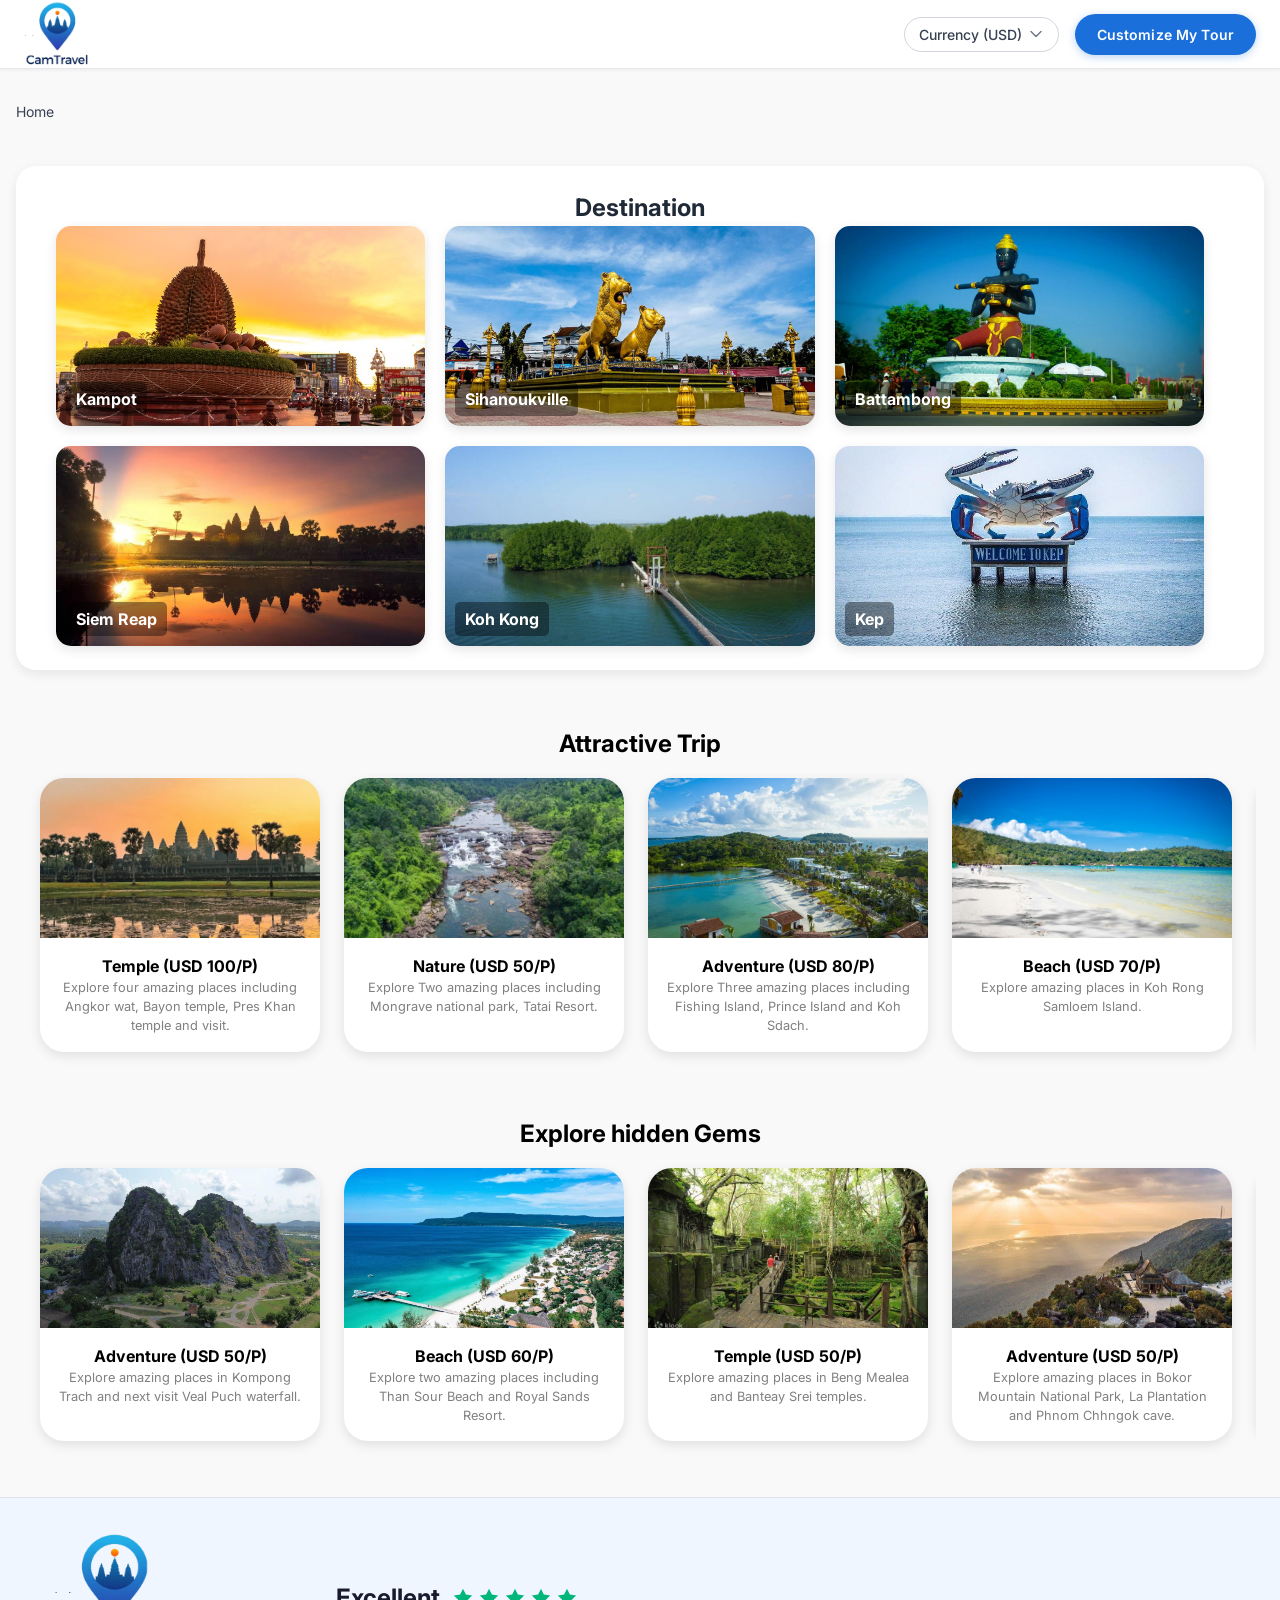
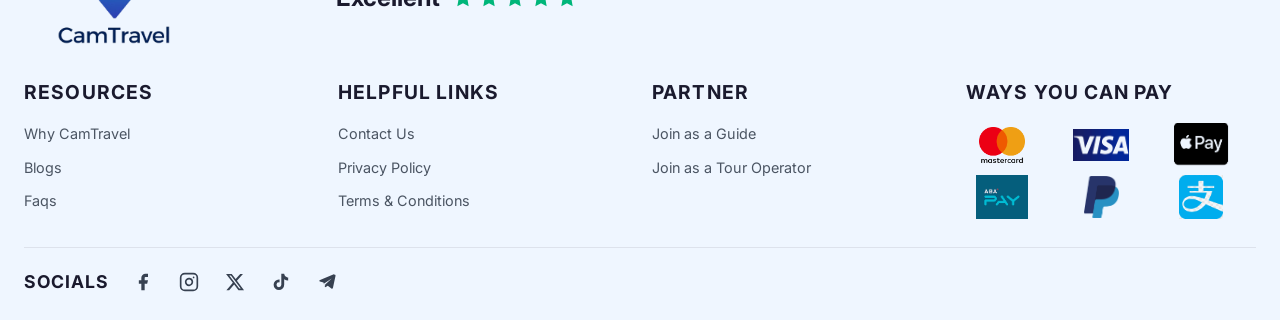
==== index.html @ fd1e4687 "Change directory" ====
<!DOCTYPE html>
<html lang="en">

<head>
  <meta charset="UTF-8">
  <meta name="viewport" content="width=device-width, initial-scale=1.0">
  <title>CamTravel - Home</title>
  <!-- Stylesheets -->
  <link rel="preconnect" href="https://fonts.googleapis.com">
  <link rel="preconnect" href="https://fonts.gstatic.com" crossorigin>
  <link href="https://fonts.googleapis.com/css2?family=Inter:wght@400;500;600;700&display=swap" rel="stylesheet">
  <link rel="stylesheet" href="styles/base.css">
  <link rel="stylesheet" href="styles/layout.css">
  <link rel="stylesheet" href="styles/components.css">
  <link rel="stylesheet" href="styles/pages.css">
  <link rel="stylesheet" href="styles/responsive.css">
</head>

<body>
  <!-- Header mount point -->
  <div id="header-root"></div>
  <div id="navbar"></div> <!-- Navbar injected by JS -->
  <main>
    <!-- Destination sidebar + main content area (two columns) -->
    <div class="container page-grid">
      <div class="breadcrumb">
        <a href="index.html">Home</a>
      </div>
      <!-- Sidebar: Destinations -->
      <aside class="destinations-bar">
        <h2>Destination</h2>
        <div class="container">

          <div class="card">
            <a href="pages/tour-listing.html">
              <img src="assets/images/Kompot.jpg" alt="Kompot">
            </a>
            <p>Kampot</p>
          </div>

          <div class="card">
            <a href="">
              <img src="assets/images/Sihanuville.jpg" alt="Sihanoukville">
            </a>
            <p>Sihanoukville</p>
          </div>

          <div class="card">
            <a href="#">
              <img src="assets/images/Battambong.jpg" alt="Battambong">
            </a>
            <p>Battambong</p>
          </div>

          <div class="card">
            <a href="#">
              <img src="assets/images/SiemReap.jpg" alt="Siem Reap">
            </a>
            <p>Siem Reap</p>
          </div>

          <div class="card">
            <a href="#">
              <img src="assets/images/Kohkong.jpg" alt="Koh Kong">
            </a>
            <p>Koh Kong</p>
          </div>

          <div class="card">
            <a href="#">
              <img src="assets/images/Kep.jpg" alt="Kep">
            </a>
            <p>Kep</p>
          </div>

        </div>

      </aside>
    </div>
    <!-- Main content -->
    <div class="main-content">
      <!-- Attractive Trip section -->
      <section class="Attrativetrips-section">
        <h2>Attractive Trip</h2>
        <div class="horizontal-scroll-wrapper">
          <div class="h-card">
            <div class="h-card-img">
              <img src="assets/images/Angkorwat.jpg" alt="Temple">
            </div>
            <div class="h-card-content">
              <h4>Temple (USD 100/P)</h4>
              <p>Explore four amazing places including Angkor wat, Bayon temple, Pres Khan temple and visit.</p>
            </div>
          </div>

          <div class="h-card">
            <div class="h-card-img">
              <img src="assets/images/Tatai.jpg" alt="Nature">
            </div>
            <div class="h-card-content">
              <h4>Nature (USD 50/P)</h4>
              <p>Explore Two amazing places including Mongrave national park, Tatai Resort.</p>
            </div>
          </div>

          <div class="h-card">
            <div class="h-card-img">
              <img src="assets/images/Kohsdach.jpg" alt="Adventure">
            </div>
            <div class="h-card-content">
              <h4>Adventure (USD 80/P)</h4>
              <p>Explore Three amazing places including Fishing Island, Prince Island and Koh Sdach.</p>
            </div>
          </div>

          <div class="h-card">
            <div class="h-card-img">
              <img src="assets/images/Kohrong.jpg" alt="Beach">
            </div>
            <div class="h-card-content">
              <h4>Beach (USD 70/P)</h4>
              <p>Explore amazing places in Koh Rong Samloem Island.</p>
            </div>
          </div>

          <div class="h-card">
            <div class="h-card-img">
              <img src="assets/images/Museum.jpg" alt="Cultural">
            </div>
            <div class="h-card-content">
              <h4>Cultural (USD 70/P)</h4>
              <p>Explore Siem Reap museum, and visit cultural village museum.</p>
            </div>
          </div>

        </div>

      </section>

      <!-- Explore hidden Gems section -->
      <section class="gems-section">
        <h2>Explore hidden Gems</h2>
        <div class="horizontal-scroll-wrapper">

          <div class="h-card">
            <div class="h-card-img">
              <img src="assets/images/KompongTrach.jpg" alt="Adventure">
            </div>
            <div class="h-card-content">
              <h4>Adventure (USD 50/P)</h4>
              <p>Explore amazing places in Kompong Trach and next visit Veal Puch waterfall.</p>
            </div>
          </div>

          <div class="h-card">
            <div class="h-card-img">
              <img src="assets/images/Royalisland.jpg" alt="Beach">
            </div>
            <div class="h-card-content">
              <h4>Beach (USD 60/P)</h4>
              <p>Explore two amazing places including Than Sour Beach and Royal Sands Resort.</p>
            </div>
          </div>

          <div class="h-card">
            <div class="h-card-img">
              <img src="assets/images/Bengmelea.jpg" alt="Temple">
            </div>
            <div class="h-card-content">
              <h4>Temple (USD 50/P)</h4>
              <p>Explore amazing places in Beng Mealea and Banteay Srei temples.</p>
            </div>
          </div>

          <div class="h-card">
            <div class="h-card-img">
              <a href="pages/tour-details.html">
                <img src="assets/images/Bokko.jpg" alt="Adventure">
              </a>
            </div>
            <div class="h-card-content">
              <h4>Adventure (USD 50/P)</h4>
              <p>Explore amazing places in Bokor Mountain National Park, La Plantation and Phnom Chhngok cave.</p>
            </div>
          </div>

          <div class="h-card">
            <div class="h-card-img">
              <img src="assets/images/Kompongpluck.jpg" alt="Nature">
            </div>
            <div class="h-card-content">
              <h4>Nature (USD 50/P)</h4>
              <p>Explore amazing places in Kampong Phluk village.</p>
            </div>
          </div>

        </div>


        <div class="cards-grid" id="hidden-gems-container"></div>
      </section>

    </div>
  </main>
  <!-- Footer mount point -->
  <div id="footer-root"></div>
  <!-- Scripts -->
  <script src="js/data.js"></script>
  <script src="js/components/footer.js"></script>
  <script src="js/components/header.js"></script>
  <script src="js/pages/home.js"></script>
</body>

</html>
---- styles/base.css ----
*,
*::before,
*::after {
    box-sizing: border-box;
    margin: 0;
    padding: 0;
}

html {
    font-size: 16px;
    scroll-behavior: smooth;
}

body {
    font-family: 'Inter';
    color: #1F2937;
    background-color: #F9F9F9;
    line-height: 1.5;
    -webkit-font-smoothing: antialiased;
}

a {
    text-decoration: none;
    color: inherit;
}

ul,
ol {
    list-style: none;
}

button {
    border: none;
    background: none;
    cursor: pointer;
    font-family: inherit;
}

img,
svg {
    display: block;
}
---- styles/layout.css ----
.container {
    max-width: 1280px;
    margin: 0 auto;
    padding: 0 1rem;
}
.horizontal-scroll-wrapper {
    max-width: 1280px;
    margin: 0 auto;
    padding: 0 1rem;
}
.page-grid {
    display: grid;
    grid-template-columns: 260px 1fr;
    gap: 2rem;
    margin: 2rem auto;
}
.cards-grid {
    display: grid;
    grid-template-columns: repeat(auto-fill, minmax(280px, 1fr));
    gap: 1.5rem;
    margin-top: 1rem;
}
---- styles/components.css ----
/* Header */

.site-header {
    position: sticky;
    top: 0;
    z-index: 1000;
    width: 100%;
    background-color: #ffffff;
    border-bottom: 1px solid #e5e7eb;
    box-shadow: 0 1px 4px rgba(0, 0, 0, 0.06);
}

.header-inner {
    display: flex;
    align-items: center;
    justify-content: space-between;
    max-width: 1280px;
    margin: 0 auto;
    padding: 0 24px;
    height: 68px;
}

/* Logo  */
.header-logo-img {
    height: 100%;
    width: auto;
    display: block;
}

.header-controls {
    display: flex;
    align-items: center;
    gap: 16px;
}

/* Currency selector */
.currency-selector {
    position: relative;
}

.currency-btn {
    display: flex;
    align-items: center;
    gap: 6px;
    padding: 8px 14px;
    border: 1.5px solid #d1d5db;
    border-radius: 999px;
    background: #ffffff;
    color: #374151;
    font-size: 0.875rem;
    font-weight: 500;
    cursor: pointer;
    transition: border-color 0.2s, box-shadow 0.2s;
    white-space: nowrap;
}

.currency-btn:hover {
    border-color: #9ca3af;
    box-shadow: 0 1px 3px rgba(0, 0, 0, 0.08);
}

.currency-btn:focus-visible {
    outline: 2px solid #1A6FDB;
    outline-offset: 2px;
}

.chevron-icon {
    transition: transform 0.2s ease;
    flex-shrink: 0;
    color: #6b7280;
}

.currency-selector.is-open .chevron-icon {
    transform: rotate(180deg);
}

.currency-dropdown {
    display: none;
    position: absolute;
    top: calc(100% + 6px);
    left: 50%;
    transform: translateX(-50%);
    min-width: 140px;
    background: #ffffff;
    border: 1px solid #e5e7eb;
    border-radius: 10px;
    box-shadow: 0 8px 24px rgba(0, 0, 0, 0.10);
    overflow: hidden;
    z-index: 100;
    animation: fadeSlideDown 0.15s ease;
}

.currency-selector.is-open .currency-dropdown {
    display: block;
}

@keyframes fadeSlideDown {
    from {
        opacity: 0;
        transform: translateX(-50%) translateY(-6px);
    }

    to {
        opacity: 1;
        transform: translateX(-50%) translateY(0);
    }
}

.currency-option {
    padding: 10px 16px;
    font-size: 0.875rem;
    color: #374151;
    cursor: pointer;
    transition: background 0.15s;
}

.currency-option:hover {
    background: #f3f4f6;
}

.currency-option.is-selected {
    color: #1A6FDB;
    font-weight: 600;
    background: #eff6ff;
}

/* CTA Button */
.btn-cta {
    display: inline-flex;
    align-items: center;
    justify-content: center;
    padding: 10px 22px;
    border-radius: 999px;
    background: #1A6FDB;
    color: #ffffff;
    font-size: 0.875rem;
    font-weight: 600;
    letter-spacing: 0.01em;
    white-space: nowrap;
    text-decoration: none;
    cursor: pointer;
    transition: background 0.2s, box-shadow 0.2s, transform 0.15s;
    box-shadow: 0 2px 8px rgba(26, 111, 219, 0.30);
}

.btn-cta:hover {
    background: #1558b8;
    box-shadow: 0 4px 14px rgba(26, 111, 219, 0.40);
    transform: translateY(-1px);
}

.btn-cta:active {
    transform: translateY(0);
    box-shadow: 0 2px 6px rgba(26, 111, 219, 0.25);
}

.btn-cta:focus-visible {
    outline: 2px solid #1A6FDB;
    outline-offset: 3px;
}


/* Component: Site Footer*/

.site-footer {
    background-color: #EFF6FF;
    border-top: 1px solid #dde2ec;
    font-family: 'Inter', 'Segoe UI', Arial, sans-serif;
}

.footer-inner {
    max-width: 1280px;
    margin: 0 auto;
    padding: 32px 24px 0;
}

/* ---- Top: Logo and Rating ---- */
.footer-top {
    display: flex;
    align-items: flex-start;
    gap: 32px;
    margin-bottom: 28px;
}

.footer-brand {
    display: flex;
    flex-direction: column;
    gap: 6px;
}

.footer-logo-img {
    height: 120px;
    width: 120px;
    margin-left: 30px;
}

.footer-tagline {
    font-size: 0.9rem;
    color: #6b7280;
    max-width: 180px;
    line-height: 1.4;
    text-align: center;
}

.footer-rating {
    display: flex;
    align-items: center;
    gap: 12px;
    padding-top: 50px;
    padding-left: 130px;
}

.rating-label {
    font-size: 1.5rem;
    font-weight: 700;
    color: #1a1a2e;
    white-space: nowrap;
}

.rating-stars {
    display: flex;
    align-items: center;
    gap: 4px;
}

/* ---- Mid: 4 Columns ---- */
.footer-columns {
    display: grid;
    grid-template-columns: repeat(4, 1fr);
    gap: 24px;
    padding-bottom: 28px;
    border-bottom: 1px solid #dde2ec;
}

.footer-col-heading {
    font-size: 1.2rem;
    font-weight: 700;
    color: #1a1a2e;
    letter-spacing: 0.06em;
    text-transform: uppercase;
    margin-bottom: 16px;
}

.footer-col-listing {
    display: flex;
    flex-direction: column;
    gap: 12px;
    list-style: none;
    padding: 0;
    margin: 0;
}

.footer-link {
    font-size: 0.9rem;
    color: #4B5563;
    text-decoration: none;
    transition: color 0.15s;
}

.footer-link:hover {
    color: #1A6FDB;
}

/* ---- Payment grid ---- */
.payment-grid {
    display: grid;
    grid-template-columns: repeat(3, 1fr);
    gap: 8px;
    align-items: stretch;
}

.payment-badge {
    display: flex;
    align-items: center;
    justify-content: center;
    width: 72px;
    height: 44px;
    padding: 6px 8px;
    background: transparent;
    overflow: hidden;
    transition: transform 0.15s;
}

.payment-badge:hover {
    transform: translateY(-2px);
}

.payment-logo-img {
    object-fit: contain;
    display: block;
    mix-blend-mode: darken;
}

.payment-logo-mastercard {
    width: 46px;
    height: auto;
}

.payment-logo-visa {
    width: 56px;
    height: auto;
}

.payment-logo-applepay {
    width: 110px;
    height: auto;
}

.payment-logo-aba {
    width: 52px;
    height: auto;
}

.payment-logo-paypal {
    width: 35px;
    height: auto;
}

.payment-logo-alipay {
    width: 44px;
    height: auto;
}

/* ---- Bottom: socials ---- */
.footer-bottom {
    display: flex;
    align-items: center;
    gap: 16px;
    padding: 16px 0 20px;
}

.socials-label {
    font-size: 1.1rem;
    font-weight: 700;
    color: #1a1a2e;
    letter-spacing: 0.06em;
    text-transform: uppercase;
    white-space: nowrap;
}

.socials-list {
    display: flex;
    align-items: center;
    gap: 10px;
}

.social-link {
    display: flex;
    align-items: center;
    justify-content: center;
    width: 36px;
    height: 36px;
    color: #374151;
    background: transparent;
    text-decoration: none;
}

.social-link:hover {
    color: #1A6FDB;
}
---- styles/pages.css ----
/* Home Page Styles */

/* Destinations sidebar */
.destinations-bar {
    background: white;
    border-radius: 20px;
    padding: 1.5rem;
    box-shadow: 0 4px 12px rgba(0, 0, 0, 0.08);
    text-align: center;
}

/* container */
.container {
    display: flex;
    flex-wrap: wrap;
    gap: 20px;
}

/* card */
.card {
    position: relative;
    width: calc(33.33% - 20px);
    border-radius: 15px;
    overflow: hidden;
    box-shadow: 0 4px 12px rgba(0, 0, 0, 0.1);
    transition: transform 0.3s ease, box-shadow 0.3s ease;
}

/* hover */
.card:hover {
    transform: translateY(-8px);
}

/* image */
.card img {
    width: 100%;
    height: 200px;
    object-fit: cover;
    display: block;
}

/* text */
.card p {
    position: absolute;
    bottom: 10px;
    left: 10px;
    color: white;
    font-weight: bold;
    background: rgba(0, 0, 0, 0.4);
    padding: 5px 10px;
    border-radius: 5px;
}

/* Attractive section & Hidden Gems*/
.Attrativetrips-section {
    color: black;
    padding: 1.5rem;
    border-radius: 20px;
    justify-content: center;
    align-items: center;
    text-align: center;
}

.gems-section {
    color: black;
    padding: 1.5rem;
    border-radius: 20px;
    justify-content: center;
    align-items: center;
    text-align: center;
}

/* scroll container */
.horizontal-scroll-wrapper {
    overflow-x: auto;
    display: flex;
    gap: 1.5rem;
    padding: 1rem;
}

/* card */
.h-card {
    flex: 0 0 280px;
    background: white;
    border-radius: 1.5rem;
    overflow: hidden;
    box-shadow: 0 4px 12px rgba(0, 0, 0, 0.1);
    transition: 0.3s;
}

/* hover */
.h-card:hover {
    transform: translateY(-8px);
}

/* image */
.h-card-img {
    height: 160px;
}

.h-card-img img {
    width: 100%;
    height: 100%;
    object-fit: cover;
    display: block;
}

/* content */
.h-card-content {
    padding: 1rem;
}

.h-card-content h4 {
    margin: 0;
}

.h-card-content p {
    font-size: 0.8rem;
    color: gray;
}


/*Tour Customize style*/
* {
    box-sizing: border-box;
}

.tour-card {
    max-width: 1100px;
    margin: 0 auto;
    background: white;
    border-radius: 1.5rem;
    box-shadow: 0 4px 12px rgba(0, 0, 0, 0.05);
    overflow: hidden;
}

.simple-header {
    background: #f8fafc;
    padding: 1.2rem 2rem;
    border-bottom: 1px solid #e2e8f0;
}

.simple-header h1 {
    font-size: 1.6rem;
    font-weight: 600;
    color: #0f3b5c;
}

.simple-header p {
    font-size: 0.85rem;
    color: #4a627a;
    margin-top: 0.3rem;
}

.customizer-layout {
    display: grid;
    grid-template-columns: 1fr 1fr;
    gap: 2rem;
    padding: 2rem;
}

.form-section h2,
.preview-section h2 {
    font-size: 1.3rem;
    font-weight: 600;
    margin-bottom: 1.2rem;
    border-left: 4px solid #1A6FDB;
    padding-left: 0.75rem;
    color: #1f4a6b;
}

.field {
    margin-bottom: 1.2rem;
}

.field label {
    display: flex;
    align-items: center;
    gap: 0.4rem;
    font-weight: 600;
    font-size: 0.85rem;
    margin-bottom: 0.4rem;
    color: #2c4e6e;
}

select,
input,
textarea {
    width: 100%;
    padding: 0.65rem 0.9rem;
    border: 1px solid #cbd5e1;
    border-radius: 0.9rem;
    font-size: 0.9rem;
    font-family: inherit;
    background: white;
    transition: 0.15s;
}

select:focus,
input:focus,
textarea:focus {
    outline: none;
    border-color: #1A6FDB;
    box-shadow: 0 0 0 2px rgba(26, 111, 219, 0.2);
}

.range-wrapper {
    display: flex;
    align-items: center;
    gap: 0.8rem;
    flex-wrap: wrap;
}

.range-wrapper input {
    flex: 2;
}

.range-value {
    background: #eef2f6;
    padding: 0.3rem 0.9rem;
    border-radius: 2rem;
    font-size: 0.8rem;
    font-weight: 500;
}

textarea {
    resize: vertical;
    min-height: 70px;
}

small {
    font-size: 0.7rem;
    color: #64748b;
    display: block;
    margin-top: 0.3rem;
}

.preview-card {
    background: #f9fbfd;
    border-radius: 1.2rem;
    padding: 1.2rem;
    border: 1px solid #e9edf2;
}

.preview-row {
    display: flex;
    justify-content: space-between;
    padding: 0.7rem 0;
    border-bottom: 1px dashed #e2e8f0;
    font-size: 0.9rem;
}

.preview-row:last-child {
    border-bottom: none;
}

.preview-label {
    font-weight: 500;
    color: #475569;
}

.preview-value {
    font-weight: 500;
    color: #0f3b5c;
    text-align: right;
}

.total-box {
    margin-top: 1.2rem;
    background: #e6f0ef;
    border-radius: 1rem;
    padding: 0.9rem;
    text-align: center;
}

.total-amount {
    font-size: 1.6rem;
    font-weight: 700;
    color: #1A6FDB;
    letter-spacing: -0.3px;
}

.total-label {
    font-size: 0.75rem;
    color: #2c5a6e;
    margin-bottom: 0.2rem;
}

.footnote {
    font-size: 0.7rem;
    text-align: center;
    margin-top: 0.8rem;
    color: #5f7f9c;
}

.simple-footer {
    border-top: 1px solid #e9edf2;
    padding: 1rem 2rem;
    font-size: 0.7rem;
    color: #6c86a0;
    background: #fefefe;
    text-align: center;
    display: flex;
    justify-content: space-between;
    flex-wrap: wrap;
    gap: 0.5rem;
}

/* Submit Button */
.btn-submit {
    width: 100%;
    margin-top: 1.5rem;
    padding: 1rem;
    background: #1A6FDB;
    color: white;
    border: none;
    border-radius: 1rem;
    font-size: 1rem;
    font-weight: 600;
    cursor: pointer;
    transition: all 0.3s ease;
    box-shadow: 0 4px 12px rgba(26, 111, 219, 0.2);
}

.btn-submit:hover {
    transform: translateY(-2px);
    box-shadow: 0 6px 16px rgba(26, 111, 219, 0.3);
    background: linear-gradient(135deg, #257ceb, #154c75);
}

.btn-submit:active {
    transform: translateY(0);
}

.btn-submit.disabled,
.btn-submit:disabled {
    background: #cbd5e1;
    color: #94a3b8;
    cursor: not-allowed;
    transform: none;
    box-shadow: none;
}

.btn-submit.disabled:hover,
.btn-submit:disabled:hover {
    background: #cbd5e1;
    transform: none;
    box-shadow: none;
}

.inline-code {
    background: #f1f5f9;
    padding: 0.2rem 0.4rem;
    border-radius: 8px;
    font-family: monospace;
    font-size: 0.7rem;
}

/* Vibe Chips */
.vibe-chips {
    display: flex;
    flex-wrap: wrap;
    gap: 0.75rem;
    margin-top: 0.5rem;
}

.vibe-chip {
    padding: 0.6rem 1.2rem;
    border: 1.5px solid #cbd5e1;
    border-radius: 2rem;
    background: white;
    font-size: 0.85rem;
    font-weight: 500;
    color: #475569;
    cursor: pointer;
    transition: all 0.2s cubic-bezier(0.4, 0, 0.2, 1);
    user-select: none;
    display: flex;
    align-items: center;
    gap: 0.4rem;
}

.vibe-chip:hover {
    border-color: #1A6FDB;
    color: #1A6FDB;
    background: #f0fdfa;
    transform: translateY(-2px);
}

.vibe-chip.selected {
    background: #1A6FDB;
    color: white;
    border-color: #1A6FDB;
    box-shadow: 0 4px 12px rgba(44, 122, 110, 0.2);
}

.vibe-chip.selected:hover {
    background: #1A6FDB;
    border-color: #1A6FDB;
}

/* Tour Details Page Styles */

.tour-details-container {
    max-width: 1280px;
    margin: 0 auto;
    padding: 24px;
}

/* Breadcrumb */
.breadcrumb {
    font-size: 0.875rem;
    color: #6B7280;
    margin-bottom: 24px;
    display: flex;
    align-items: center;
    gap: 8px;
}

.breadcrumb a {
    color: #374151;
    transition: color 0.2s;
}

.breadcrumb a:hover {
    color: #1A6FDB;
}

.breadcrumb .separator {
    color: #9CA3AF;
    font-size: 0.75rem;
}

/* Hero Section */
.tour-hero-gallery {
    margin-bottom: 40px;
    display: flex;
    gap: 12px;
    height: 360px;
    width: 100%;
}

.tour-hero-gallery .img-1 {
    flex: 3.5;
}

.tour-hero-gallery .row-small {
    flex: 5.4;
    display: flex;
    gap: 12px;
}

.tour-hero-gallery .row-small .img-2 {
    flex: 3;
}

.tour-hero-gallery .row-small .img-3 {
    flex: 1.2;
}

.tour-hero-gallery .row-small .img-4 {
    flex: 1.2;
}

.tour-hero-image-wrapper {
    position: relative;
    width: 100%;
    height: 100%;
    background-color: #E5E7EB;
    display: flex;
    align-items: center;
    justify-content: center;
    border-radius: 16px;
    overflow: hidden;
}

.tour-hero-image-wrapper:hover {
    cursor: pointer;
    opacity: 0.95;
    transition: opacity 0.2s;
}

.tour-hero-img {
    width: 100%;
    height: 100%;
    object-fit: cover;
    display: block;
}

/* When image is empty, show placeholder */
.tour-hero-img[src=""] {
    display: none;
}

.image-placeholder-text {
    position: absolute;
    display: flex;
    flex-direction: column;
    align-items: center;
    gap: 12px;
    color: #9CA3AF;
    font-size: 1.25rem;
    font-weight: 500;
}

.image-placeholder-text.small {
    font-size: 0.9375rem;
    gap: 8px;
}

.tour-hero-img[src]:not([src=""])+.image-placeholder-text {
    display: none;
}

/* Image Lightbox Modal */
.lightbox-modal {
    display: none;
    position: fixed;
    z-index: 1000;
    left: 0;
    top: 0;
    width: 100%;
    height: 100%;
    background-color: rgba(0, 0, 0, 0.85);
    backdrop-filter: blur(4px);
    align-items: center;
    justify-content: center;
    opacity: 0;
    transition: opacity 0.3s ease;
}

.lightbox-modal.active {
    display: flex;
    opacity: 1;
}

.lightbox-image-container {
    background-color: rgba(0, 0, 0, 0.85);
    backdrop-filter: blur(4px);
    padding: 12px;
    border-radius: 4px;
    box-shadow: 0 10px 40px rgba(0, 0, 0, 0.5);
    width: 95vw;
    height: 85vh;
    max-width: 1200px;
    display: flex;
    align-items: center;
    justify-content: center;
    transform: scale(0.95);
    transition: transform 0.3s ease;
}

.lightbox-modal.active .lightbox-image-container {
    transform: scale(1);
}

.lightbox-content {
    width: 100%;
    height: 100%;
    display: block;
    object-fit: contain;
}

.lightbox-close {
    position: absolute;
    top: 20px;
    right: 30px;
    color: #FFFFFF;
    font-size: 32px;
    font-weight: 300;
    cursor: pointer;
    transition: color 0.2s, transform 0.2s;
    z-index: 1002;
    line-height: 1;
}

.lightbox-close:hover {
    color: #E5E7EB;
    transform: scale(1.1);
}

.lightbox-nav {
    background: transparent;
    border: none;
    color: #FFFFFF;
    padding: 20px;
    cursor: pointer;
    transition: transform 0.2s, color 0.2s;
    z-index: 1001;
    display: flex;
    align-items: center;
    justify-content: center;
}

.lightbox-nav:hover {
    color: #E5E7EB;
    transform: scale(1.1);
}

.lightbox-prev {
    position: absolute;
    left: 20px;
}

.lightbox-next {
    position: absolute;
    right: 20px;
}

/* Content Layout */
.tour-content-wrapper {
    display: flex;
    gap: 40px;
    align-items: flex-start;
}

.tour-main-details {
    flex: 1;
    min-width: 0;
}

.tour-sidebar {
    width: 360px;
    position: sticky;
    top: 100px;
}

/* Header Info */
.tour-header-info {
    margin-bottom: 32px;
}

.tour-title {
    font-size: 2.5rem;
    font-weight: 700;
    color: #111827;
    margin-bottom: 16px;
    line-height: 1.2;
}

.tour-meta {
    display: flex;
    flex-wrap: wrap;
    gap: 24px;
    font-size: 1rem;
    color: #4B5563;
}

.meta-item {
    display: flex;
    align-items: center;
    gap: 8px;
}

.meta-item svg {
    color: #6B7280;
}

.meta-item.rating {
    font-weight: 600;
    color: #374151;
}

/* Collapsible Sections */
.tour-collapsible-sections {
    display: flex;
    flex-direction: column;
    gap: 16px;
}

.collapsible-item {
    border: 1px solid #E5E7EB;
    border-radius: 12px;
    background-color: #FFFFFF;
    overflow: hidden;
    transition: box-shadow 0.2s, border-color 0.2s;
}

.collapsible-item:hover {
    border-color: #D1D5DB;
    box-shadow: 0 2px 8px rgba(0, 0, 0, 0.04);
}

.collapsible-header {
    width: 100%;
    display: flex;
    justify-content: space-between;
    align-items: center;
    padding: 20px 24px;
    background: none;
    border: none;
    cursor: pointer;
    text-align: left;
    transition: background-color 0.2s;
}

.collapsible-header:hover {
    background-color: #F9FAFB;
}

.header-title {
    display: flex;
    align-items: center;
    gap: 12px;
}

.header-title svg {
    color: #1A6FDB;
}

.header-title h2 {
    font-size: 1.25rem;
    font-weight: 600;
    color: #111827;
    margin: 0;
}

.chevron-wrapper {
    display: flex;
    align-items: center;
    justify-content: center;
    width: 32px;
    height: 32px;
    border-radius: 50%;
    background-color: #F3F4F6;
    color: #4B5563;
    transition: transform 0.3s ease, background-color 0.2s;
}

.collapsible-header:hover .chevron-wrapper {
    background-color: #E5E7EB;
}

.collapsible-item.active .chevron-wrapper {
    transform: rotate(180deg);
    background-color: #EFF6FF;
    color: #1A6FDB;
}

.collapsible-content {
    max-height: 0;
    overflow: hidden;
    transition: max-height 0.3s cubic-bezier(0.4, 0, 0.2, 1);
    background-color: #FFFFFF;
}

.content-inner {
    padding: 0 24px 24px 24px;
    border-top: 1px solid transparent;
}

.collapsible-item.active .content-inner {
    border-top-color: #F3F4F6;
    padding-top: 20px;
}

/* Content Styles inside collapsibles */
.content-inner p {
    margin-bottom: 16px;
    color: #4B5563;
    line-height: 1.6;
}

.content-inner p:last-child {
    margin-bottom: 0;
}

.highlights-list {
    list-style: none;
    padding: 0;
    margin: 0;
    display: flex;
    flex-direction: column;
    gap: 12px;
}

.highlights-list li {
    display: flex;
    align-items: flex-start;
    gap: 12px;
    color: #4B5563;
}

.highlights-list li::before {
    content: "•";
    color: #FBBF24;
    font-size: 1.5rem;
    line-height: 1;
}

/* Itinerary Timeline */
.itinerary-timeline {
    position: relative;
    padding-left: 24px;
    display: flex;
    flex-direction: column;
    gap: 24px;
}

.itinerary-timeline::before {
    content: '';
    position: absolute;
    left: 7px;
    top: 8px;
    bottom: 8px;
    width: 2px;
    background-color: #E5E7EB;
}

.timeline-item {
    position: relative;
}

.timeline-dot {
    position: absolute;
    left: -24px;
    top: 6px;
    width: 16px;
    height: 16px;
    border-radius: 50%;
    background-color: #FFFFFF;
    border: 3px solid #1A6FDB;
    box-shadow: 0 0 0 4px #FFFFFF;
}

.timeline-content {
    background-color: #F9FAFB;
    padding: 16px 20px;
    border-radius: 12px;
    border: 1px solid #F3F4F6;
}

.timeline-title {
    font-size: 1.125rem;
    font-weight: 600;
    color: #1A6FDB;
    margin-bottom: 8px;
}

.timeline-desc {
    color: #4B5563;
    font-size: 0.9375rem;
    line-height: 1.5;
    margin: 0 !important;
}

ul.timeline-desc {
    list-style: none;
    padding: 0;
    display: flex;
    flex-direction: column;
    gap: 8px;
}

.timeline-desc li {
    display: flex;
    align-items: flex-start;
    gap: 12px;
}

.timeline-desc li::before {
    content: "•";
    color: #FBBF24;
    font-size: 1.5rem;
    line-height: 1;
}

/* Included/Excluded Grid */
.included-excluded-grid {
    display: grid;
    grid-template-columns: 1fr 1fr;
    gap: 24px;
}

.list-heading {
    font-size: 1.125rem;
    font-weight: 600;
    color: #111827;
    margin-bottom: 16px;
}

.included-list ul,
.excluded-list ul {
    list-style: none;
    padding: 0;
    margin: 0;
    display: flex;
    flex-direction: column;
    gap: 12px;
}

.included-list li,
.excluded-list li {
    display: flex;
    align-items: flex-start;
    gap: 12px;
    color: #4B5563;
    line-height: 1.5;
}

.included-list li svg,
.excluded-list li svg {
    flex-shrink: 0;
    margin-top: 4px;
}

.placeholder-note {
    color: #9CA3AF !important;
    font-size: 0.875rem;
}

/* Meeting Point Styles */
.meeting-address {
    display: flex;
    align-items: center;
    gap: 12px;
    color: #374151;
    font-size: 1rem;
    font-weight: 500;
    margin-bottom: 20px;
}

.meeting-map {
    margin: 0 -24px -24px -24px;
}

.meeting-map .map-img {
    width: 100%;
    display: block;
    object-fit: cover;
}

/* Price Table Styles */
.price-table {
    width: 100%;
    max-width: 320px;
    border-collapse: collapse;
    border: 1px solid #374151;
    margin-top: 8px;
    margin-bottom: 8px;
}

.price-table th {
    background-color: #1FA7EC;
    color: #FFFFFF;
    font-weight: 600;
    padding: 12px;
    text-align: center;
    border: 1px solid #374151;
}

.price-table td {
    padding: 12px;
    text-align: center;
    font-weight: 600;
    color: #1F2937;
    border: 1px solid #374151;
}

/* Cancellation Policy Styles */
.cancellation-policy {
    display: flex;
    align-items: flex-start;
    gap: 12px;
    color: #374151;
    font-size: 1rem;
    line-height: 1.5;
}

.cancellation-policy svg {
    flex-shrink: 0;
    margin-top: 2px;
}

.cancellation-policy .policy-text p {
    margin: 0 0 8px 0;
}

.cancellation-policy .policy-text p:last-child {
    margin-bottom: 0;
}

/* Tour Review Styles */
.tour-reviews {
    display: flex;
    flex-direction: column;
    gap: 24px;
}

.review-summary {
    display: flex;
    align-items: center;
    gap: 16px;
    padding-bottom: 24px;
    border-bottom: 1px solid #E5E7EB;
}

.review-score {
    font-size: 2.5rem;
    font-weight: 700;
    color: #111827;
    line-height: 1;
}

.review-stars {
    display: flex;
    gap: 2px;
}

.review-text {
    color: #6B7280;
    font-size: 0.9375rem;
}

.review-list {
    display: flex;
    flex-direction: column;
    gap: 20px;
}

.review-card {
    background-color: #F9FAFB;
    border-radius: 12px;
    padding: 20px;
    border: 1px solid #F3F4F6;
}

.review-card.pinned-review {
    background-color: #EFF6FF;
    border-color: #BFDBFE;
}

.pinned-badge {
    margin-left: auto;
    display: flex;
    align-items: center;
    gap: 6px;
    color: #1A6FDB;
    font-size: 0.75rem;
    font-weight: 600;
    background-color: #FFFFFF;
    padding: 4px 10px;
    border-radius: 16px;
    border: 1px solid #DBEAFE;
    text-transform: uppercase;
    letter-spacing: 0.05em;
}

.reviewer-info {
    display: flex;
    align-items: center;
    gap: 12px;
    margin-bottom: 12px;
}

.reviewer-avatar {
    width: 40px;
    height: 40px;
    border-radius: 50%;
    background-color: #1A6FDB;
    color: #FFFFFF;
    display: flex;
    align-items: center;
    justify-content: center;
    font-weight: 600;
    font-size: 1.125rem;
}

.reviewer-details h4 {
    margin: 0 0 4px 0;
    font-size: 1rem;
    color: #111827;
    font-weight: 600;
}

.review-date {
    font-size: 0.875rem;
    color: #6B7280;
}

.review-item-stars {
    display: flex;
    gap: 2px;
    color: #00B67A;
    margin-bottom: 8px;
}

.review-content {
    margin: 0;
    color: #4B5563;
    line-height: 1.6;
    font-style: italic;
}

/* Booking Widget */
.booking-widget {
    background-color: #FFFFFF;
    border: 1px solid #E5E7EB;
    border-radius: 16px;
    padding: 32px;
    box-shadow: 0 10px 25px rgba(0, 0, 0, 0.05);
}

.widget-price {
    margin-bottom: 24px;
}

.price-from-label {
    font-size: 0.875rem;
    color: #6B7280;
    margin-bottom: 4px;
}

.price-value {
    display: flex;
    align-items: baseline;
    gap: 8px;
}

.amount {
    font-size: 2rem;
    font-weight: 700;
    color: #111827;
}

.per-person {
    font-size: 1rem;
    color: #6B7280;
}

.widget-action {
    margin-bottom: 24px;
}

.btn-book-now {
    width: 100%;
    padding: 16px;
    background-color: #1A6FDB;
    color: #FFFFFF;
    font-size: 1.125rem;
    font-weight: 600;
    border-radius: 8px;
    cursor: pointer;
    transition: background-color 0.2s, transform 0.1s;
    border: none;
    display: flex;
    justify-content: center;
    align-items: center;
}

.btn-book-now:hover {
    background-color: #1558B8;
}

.btn-book-now:active {
    transform: scale(0.98);
}

.widget-features {
    display: flex;
    flex-direction: column;
    gap: 16px;
    padding-top: 24px;
    border-top: 1px solid #E5E7EB;
}

.feature-item {
    display: flex;
    align-items: center;
    gap: 12px;
    font-size: 0.9375rem;
    color: #1A6FDB;
}

.feature-item svg {
    flex-shrink: 0;
}

/* Image Lightbox Modal */
.lightbox-modal {
    display: none;
    position: fixed;
    z-index: 1000;
    left: 0;
    top: 0;
    width: 100%;
    height: 100%;
    background-color: rgba(0, 0, 0, 0.85);
    backdrop-filter: blur(4px);
    align-items: center;
    justify-content: center;
    opacity: 0;
    transition: opacity 0.3s ease;
}

.lightbox-modal.active {
    display: flex;
    opacity: 1;
}

.lightbox-image-container {
    background-color: rgba(0, 0, 0, 0.85);
    backdrop-filter: blur(4px);
    padding: 12px;
    border-radius: 4px;
    box-shadow: 0 10px 40px rgba(0, 0, 0, 0.5);
    width: 95vw;
    height: 85vh;
    max-width: 1200px;
    display: flex;
    align-items: center;
    justify-content: center;
    transform: scale(0.95);
    transition: transform 0.3s ease;
}

.lightbox-modal.active .lightbox-image-container {
    transform: scale(1);
}

.lightbox-content {
    width: 100%;
    height: 100%;
    display: block;
    object-fit: contain;
}

.lightbox-close {
    position: absolute;
    top: 20px;
    right: 30px;
    color: #FFFFFF;
    font-size: 32px;
    font-weight: 300;
    cursor: pointer;
    transition: color 0.2s, transform 0.2s;
    z-index: 1002;
    line-height: 1;
}

.lightbox-close:hover {
    color: #E5E7EB;
    transform: scale(1.1);
}

.lightbox-nav {
    background: transparent;
    border: none;
    color: #FFFFFF;
    padding: 20px;
    cursor: pointer;
    transition: transform 0.2s, color 0.2s;
    z-index: 1001;
    display: flex;
    align-items: center;
    justify-content: center;
}

.lightbox-nav:hover {
    color: #E5E7EB;
    transform: scale(1.1);
}

.lightbox-prev {
    position: absolute;
    left: 20px;
}

.lightbox-next {
    position: absolute;
    right: 20px;
}
---- styles/responsive.css ----
/* Responsive Design (Tablets & Mobile)*/

/* ---- Tablet view (max-width: 992px) ---- */
@media (max-width: 992px) {

    /* Header layout adjustments */
    .header-inner {
        padding: 0 16px;
        height: 56px;
    }

    .header-logo-img {
        height: 45px;
        width: auto;
    }

    .header-controls {
        gap: 10px;
    }

    .currency-btn {
        padding: 6px 12px;
        font-size: 0.8rem;
    }

    .btn-cta {
        padding: 8px 16px;
        font-size: 0.8rem;
    }

    /* Footer layout adjustments */
    .footer-columns {
        grid-template-columns: repeat(2, 1fr);
        gap: 40px 24px;
    }

    .footer-rating {
        padding-left: 20px;
    }

    /* ---- Tour Details Page ---- */
    .tour-details-container {
        padding: 20px 16px;
    }

    .tour-header-info {
        margin-bottom: 24px;
    }

    .tour-title {
        font-size: 1.85rem;
    }

    .tour-meta {
        gap: 16px;
        font-size: 0.9375rem;
    }

    .tour-hero-gallery {
        height: auto;
        flex-direction: column;
        gap: 10px;
    }

    .tour-hero-image-wrapper {
        border-radius: 12px;
    }

    .tour-hero-gallery .img-1 {
        height: 350px;
    }

    .tour-hero-gallery .row-small {
        display: flex;
        gap: 10px;
        height: 150px;
        width: 100%;
    }

    .tour-hero-gallery .img-2,
    .tour-hero-gallery .img-3,
    .tour-hero-gallery .img-4 {
        flex: 1;
        height: 100%;
    }

    .tour-content-wrapper {
        flex-direction: column;
        gap: 32px;
    }

    .tour-sidebar {
        width: 100%;
        position: static;
        order: -1;
        /* Move booking widget to top on tablet if desired? No, usually it's below title but above details on mobile. Let's keep it below for now or use order. */
    }

    .booking-widget {
        width: 100%;
    }

    .included-excluded-grid {
        grid-template-columns: 1fr;
        gap: 20px;
    }
}

/* ---- Mobile view (max-width: 576px) ---- */
@media (max-width: 576px) {

    /* Header layout adjustments */
    .header-inner {
        padding: 0 12px;
        height: 50px;
    }

    .header-logo-img {
        height: 40px;
        width: auto;
    }

    .header-controls {
        gap: 6px;
    }

    .currency-btn {
        padding: 4px 8px;
        font-size: 0.7rem;
    }

    .btn-cta {
        padding: 6px 12px;
        font-size: 0.7rem;
    }

    /* Footer layout adjustments */
    .footer-inner {
        padding: 24px 16px 0;
    }

    /* Stack logo and rating in the central */
    .footer-top {
        flex-direction: column;
        align-items: center;
        text-align: center;
        gap: 16px;
    }

    .footer-logo-img {
        margin-left: 30px;
    }

    .footer-rating {
        padding-top: 10px;
        padding-left: 0;
        flex-direction: column;
        gap: 8px;
    }

    /* Stack all columns into one column */
    .footer-columns {
        grid-template-columns: 1fr;
        text-align: center;
        gap: 32px;
    }

    .footer-col-listing {
        align-items: center;
    }

    .payment-grid {
        grid-template-columns: repeat(3, min-content);
        justify-content: center;
    }

    .footer-bottom {
        flex-direction: column;
        justify-content: center;
        gap: 12px;
    }

    /* ---- Tour Details Page ---- */
    .tour-title {
        font-size: 1.5rem;
        margin-bottom: 12px;
    }

    .tour-meta {
        gap: 12px 16px;
    }

    .tour-hero-gallery .img-1 {
        height: 240px;
    }

    .tour-hero-gallery .row-small {
        height: 100px;
    }

    .collapsible-header {
        padding: 14px 16px;
    }

    .collapsible-header h2 {
        font-size: 1rem;
    }

    .content-inner {
        padding: 16px;
    }

    .price-table th,
    .price-table td {
        padding: 10px 8px;
        font-size: 0.875rem;
    }

    .review-summary {
        padding: 16px;
        flex-direction: column;
        align-items: center;
        text-align: center;
    }

    .review-score {
        font-size: 2.25rem;
    }

    .review-card {
        padding: 16px;
    }

    /* Lightbox Mobile Adjustments */
    .lightbox-nav {
        padding: 10px;
    }

    .lightbox-prev {
        left: 10px;
    }

    .lightbox-next {
        right: 10px;
    }

    .lightbox-image-container {
        padding: 8px;
        width: 95vw;
        height: auto;
        max-height: 70vh;
    }
}

/* 📱 Mobile (1 card) */
.card, .h-card {
    width: 100%;
}

/* 💻 Desktop (3 cards) */
@media (min-width: 768px) {
    .card, .h-card {
        width: calc(33.33% - 20px);
    }
}
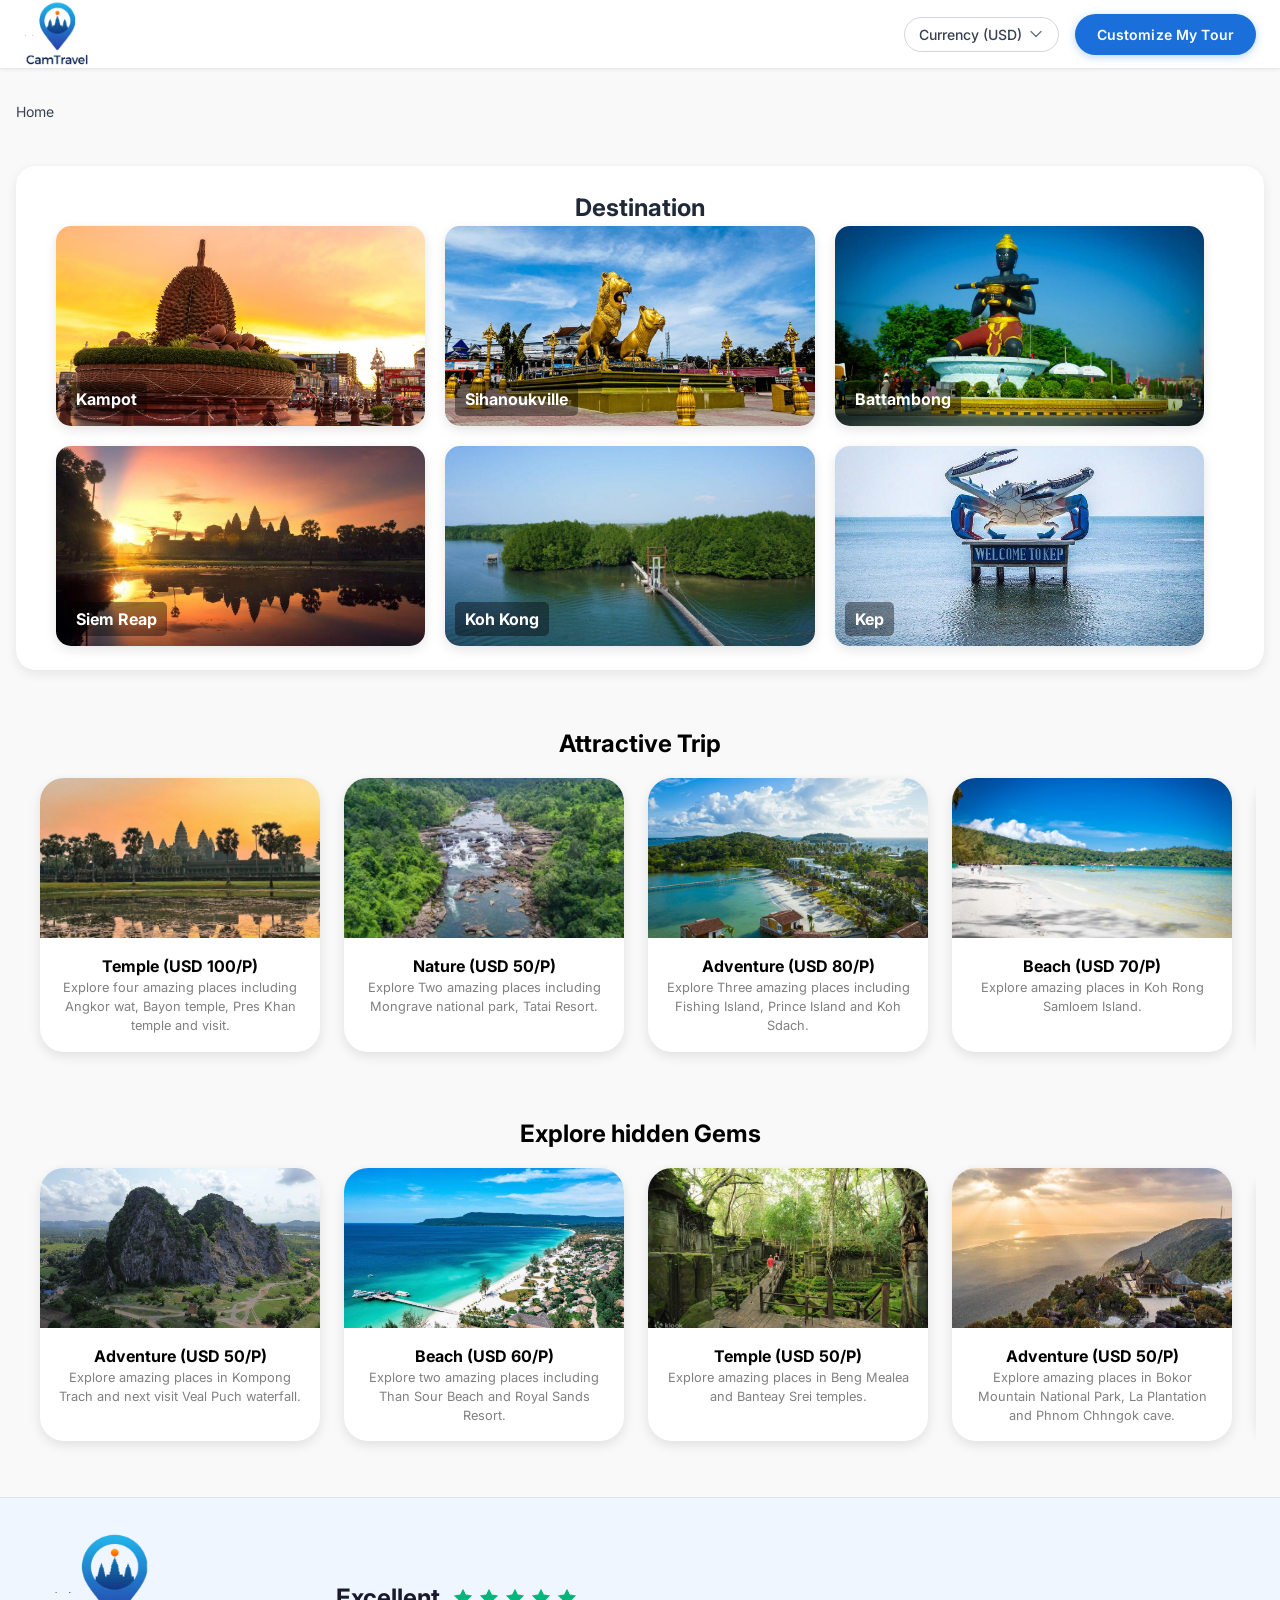
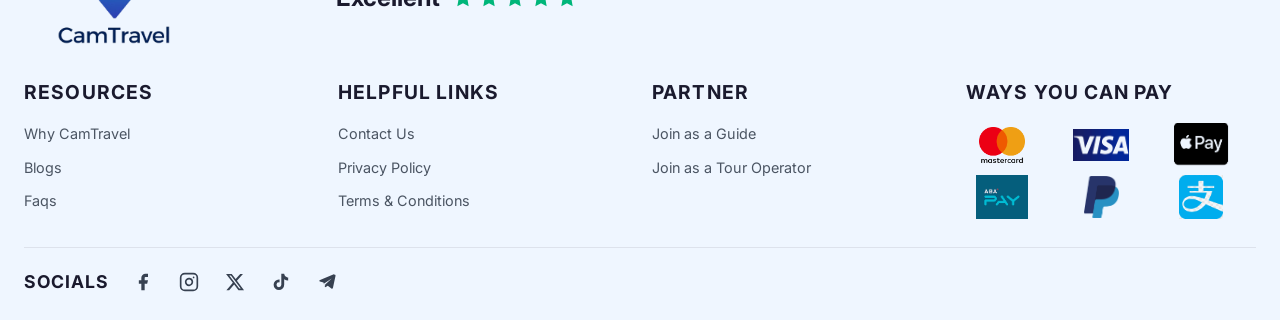
==== commit e9b115c0: "Add image and title to page tab" ====
--- a/index.html
+++ b/index.html
@@ -5,6 +5,7 @@
   <meta charset="UTF-8">
   <meta name="viewport" content="width=device-width, initial-scale=1.0">
   <title>CamTravel - Home</title>
+  <link rel="icon" type="image/png" href="assets/logo/CamTravel-Logo.png">
   <!-- Stylesheets -->
   <link rel="preconnect" href="https://fonts.googleapis.com">
   <link rel="preconnect" href="https://fonts.gstatic.com" crossorigin>
@@ -19,9 +20,9 @@
 <body>
   <!-- Header mount point -->
   <div id="header-root"></div>
-  <div id="navbar"></div> <!-- Navbar injected by JS -->
+  <div id="navbar"></div>
   <main>
-    <!-- Destination sidebar + main content area (two columns) -->
+    <!-- Destination sidebar + main content area -->
     <div class="container page-grid">
       <div class="breadcrumb">
         <a href="index.html">Home</a>
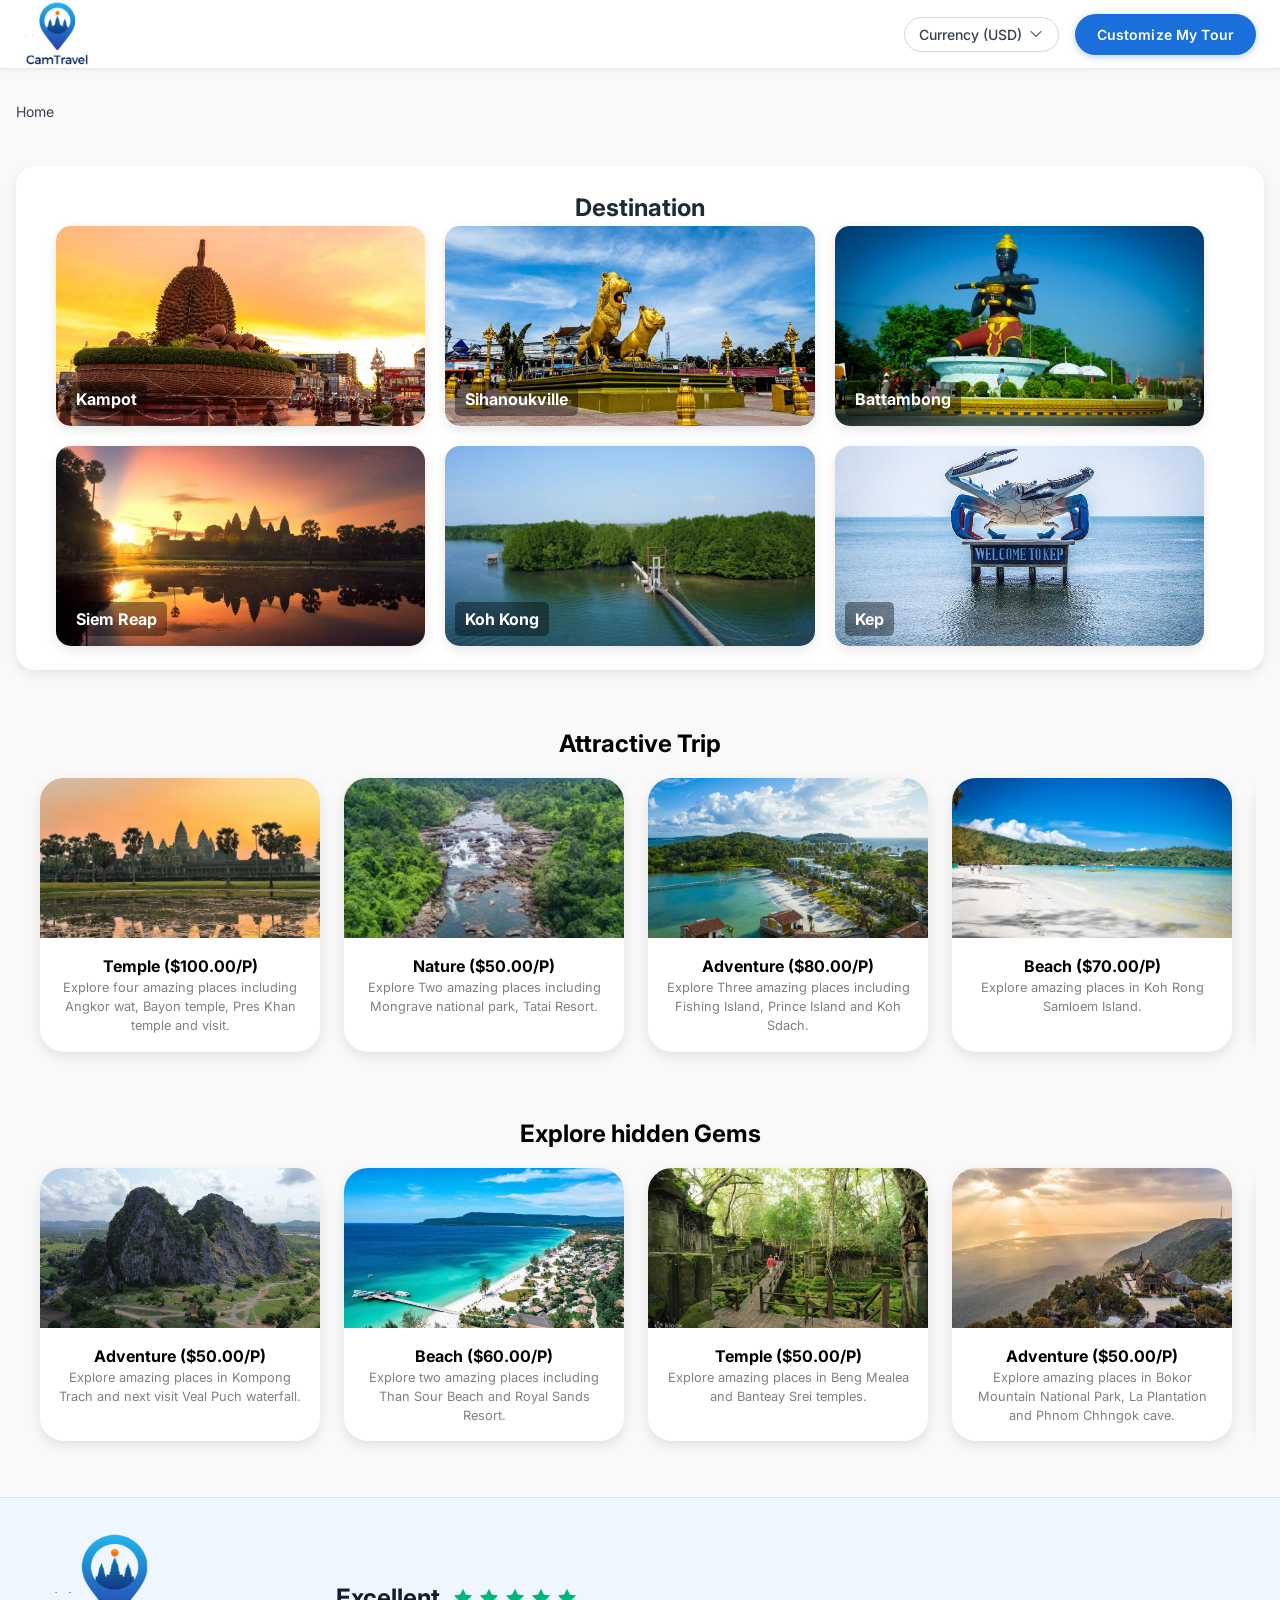
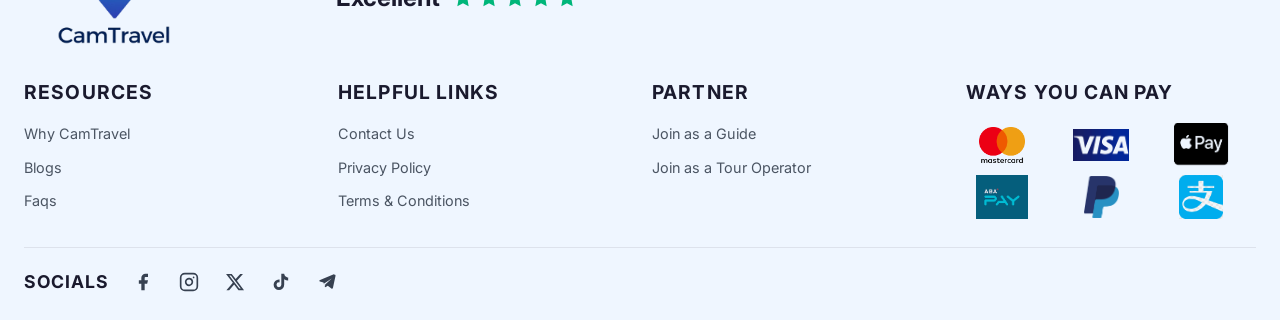
==== commit 3c0dfbfb: "Add currency exchange" ====
--- a/index.html
+++ b/index.html
@@ -89,7 +89,7 @@
               <img src="assets/images/Angkorwat.jpg" alt="Temple">
             </div>
             <div class="h-card-content">
-              <h4>Temple (USD 100/P)</h4>
+              <h4>Temple (<span class="price-convert" data-base-price="100">$100</span>/P)</h4>
               <p>Explore four amazing places including Angkor wat, Bayon temple, Pres Khan temple and visit.</p>
             </div>
           </div>
@@ -99,7 +99,7 @@
               <img src="assets/images/Tatai.jpg" alt="Nature">
             </div>
             <div class="h-card-content">
-              <h4>Nature (USD 50/P)</h4>
+              <h4>Nature (<span class="price-convert" data-base-price="50">$50</span>/P)</h4>
               <p>Explore Two amazing places including Mongrave national park, Tatai Resort.</p>
             </div>
           </div>
@@ -109,7 +109,7 @@
               <img src="assets/images/Kohsdach.jpg" alt="Adventure">
             </div>
             <div class="h-card-content">
-              <h4>Adventure (USD 80/P)</h4>
+              <h4>Adventure (<span class="price-convert" data-base-price="80">$80</span>/P)</h4>
               <p>Explore Three amazing places including Fishing Island, Prince Island and Koh Sdach.</p>
             </div>
           </div>
@@ -119,7 +119,7 @@
               <img src="assets/images/Kohrong.jpg" alt="Beach">
             </div>
             <div class="h-card-content">
-              <h4>Beach (USD 70/P)</h4>
+              <h4>Beach (<span class="price-convert" data-base-price="70">$70</span>/P)</h4>
               <p>Explore amazing places in Koh Rong Samloem Island.</p>
             </div>
           </div>
@@ -129,7 +129,7 @@
               <img src="assets/images/Museum.jpg" alt="Cultural">
             </div>
             <div class="h-card-content">
-              <h4>Cultural (USD 70/P)</h4>
+              <h4>Cultural (<span class="price-convert" data-base-price="70">$70</span>/P)</h4>
               <p>Explore Siem Reap museum, and visit cultural village museum.</p>
             </div>
           </div>
@@ -148,7 +148,7 @@
               <img src="assets/images/KompongTrach.jpg" alt="Adventure">
             </div>
             <div class="h-card-content">
-              <h4>Adventure (USD 50/P)</h4>
+              <h4>Adventure (<span class="price-convert" data-base-price="50">$50</span>/P)</h4>
               <p>Explore amazing places in Kompong Trach and next visit Veal Puch waterfall.</p>
             </div>
           </div>
@@ -158,7 +158,7 @@
               <img src="assets/images/Royalisland.jpg" alt="Beach">
             </div>
             <div class="h-card-content">
-              <h4>Beach (USD 60/P)</h4>
+              <h4>Beach (<span class="price-convert" data-base-price="60">$60</span>/P)</h4>
               <p>Explore two amazing places including Than Sour Beach and Royal Sands Resort.</p>
             </div>
           </div>
@@ -168,7 +168,7 @@
               <img src="assets/images/Bengmelea.jpg" alt="Temple">
             </div>
             <div class="h-card-content">
-              <h4>Temple (USD 50/P)</h4>
+              <h4>Temple (<span class="price-convert" data-base-price="50">$50</span>/P)</h4>
               <p>Explore amazing places in Beng Mealea and Banteay Srei temples.</p>
             </div>
           </div>
@@ -180,7 +180,7 @@
               </a>
             </div>
             <div class="h-card-content">
-              <h4>Adventure (USD 50/P)</h4>
+              <h4>Adventure (<span class="price-convert" data-base-price="50">$50</span>/P)</h4>
               <p>Explore amazing places in Bokor Mountain National Park, La Plantation and Phnom Chhngok cave.</p>
             </div>
           </div>
@@ -190,7 +190,7 @@
               <img src="assets/images/Kompongpluck.jpg" alt="Nature">
             </div>
             <div class="h-card-content">
-              <h4>Nature (USD 50/P)</h4>
+              <h4>Nature (<span class="price-convert" data-base-price="50">$50</span>/P)</h4>
               <p>Explore amazing places in Kampong Phluk village.</p>
             </div>
           </div>
@@ -208,6 +208,7 @@
   <!-- Scripts -->
   <script src="js/data.js"></script>
   <script src="js/components/footer.js"></script>
+  <script src="js/main.js"></script>
   <script src="js/components/header.js"></script>
   <script src="js/pages/home.js"></script>
 </body>
